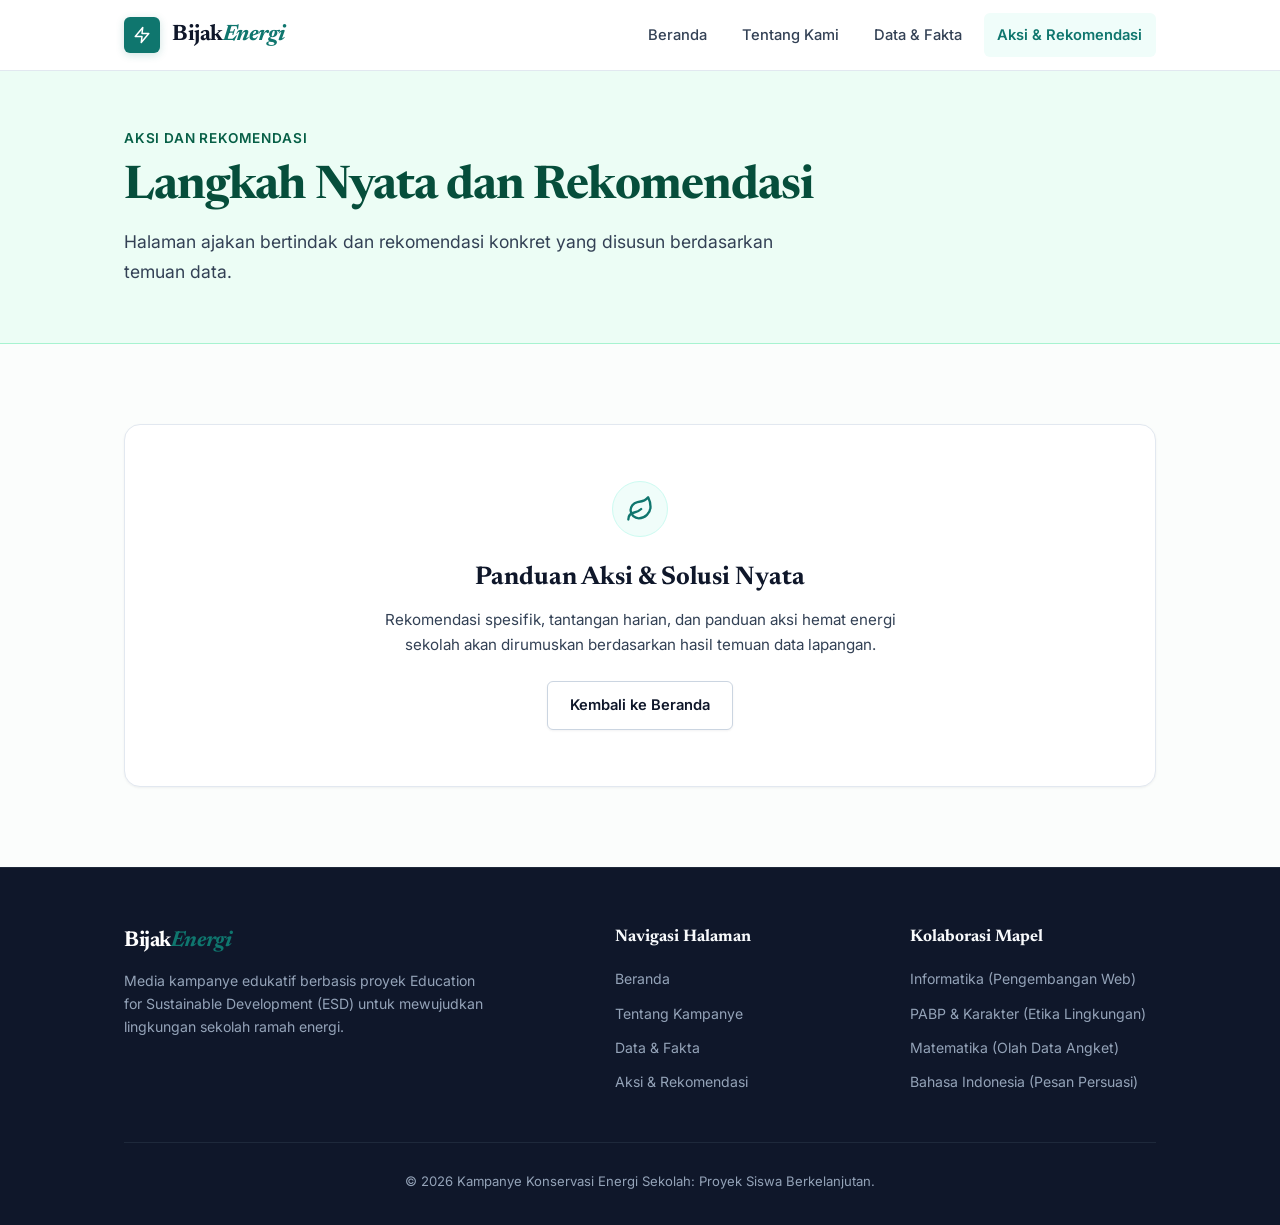
==== aksi.html @ 62758336 "first commit" ====
<!DOCTYPE html>
<html lang="id">
<head>
  <meta charset="UTF-8">
  <meta name="viewport" content="width=device-width, initial-scale=1.0">
  <title>Aksi dan Rekomendasi: Bijak Energi</title>
  
  <!-- Google Fonts: Newsreader & Inter -->
  <link rel="preconnect" href="https://fonts.googleapis.com">
  <link rel="preconnect" href="https://fonts.gstatic.com" crossorigin>
  <link href="https://fonts.googleapis.com/css2?family=Inter:wght@400;500;600;700&family=Newsreader:ital,opsz,wght@0,6..72,500;0,6..72,700;1,6..72,400;1,6..72,600&display=swap" rel="stylesheet">
  
  <!-- Main Stylesheet -->
  <link rel="stylesheet" href="css/styles.css">
</head>
<body>

  <!-- Skip Link for Keyboard Accessibility (R-32) -->
  <a href="#main-content" class="skip-link">Lewati ke konten utama</a>

  <!-- ================= HEADER & NAVIGATION ================= -->
  <header class="site-header">
    <div class="container nav-container">
      <a href="index.html" class="brand-logo">
        <div class="brand-symbol">
          <svg viewBox="0 0 24 24" fill="none" stroke="currentColor" stroke-width="2" stroke-linecap="round" stroke-linejoin="round">
            <path d="M13 2L3 14h9l-1 8 10-12h-9l1-8z"></path>
          </svg>
        </div>
        <div class="brand-title">Bijak<span>Energi</span></div>
      </a>

      <button class="nav-toggle" id="navToggle" aria-label="Buka Menu Navigasi" aria-expanded="false">
        <span></span>
        <span></span>
        <span></span>
      </button>

      <nav aria-label="Navigasi Utama">
        <ul class="nav-menu" id="navMenu">
          <li><a href="index.html" class="nav-link">Beranda</a></li>
          <li><a href="tentang.html" class="nav-link">Tentang Kami</a></li>
          <li><a href="data.html" class="nav-link">Data & Fakta</a></li>
          <li><a href="aksi.html" class="nav-link active">Aksi & Rekomendasi</a></li>
        </ul>
      </nav>
    </div>
  </header>

  <!-- ================= MAIN CONTENT ================= -->
  <main id="main-content">
    <section class="section" style="padding: 3.5rem 0; background-color: #ecfdf5; border-bottom: 1px solid #a7f3d0;">
      <div class="container">
        <div class="hero-kicker" style="color: #065f46;">Aksi dan Rekomendasi</div>
        <h1 class="hero-title" style="color: #064e3b; margin-bottom: 0.75rem;">
          Langkah Nyata dan Rekomendasi
        </h1>
        <p style="color: var(--text-muted); font-size: 1.1rem; max-width: 680px; line-height: 1.7;">
          Halaman ajakan bertindak dan rekomendasi konkret yang disusun berdasarkan temuan data.
        </p>
      </div>
    </section>

    <section class="section">
      <div class="container">
        <div class="placeholder-card">
          <div class="placeholder-icon-wrap">
            <svg viewBox="0 0 24 24" fill="none" stroke="currentColor" stroke-width="2" stroke-linecap="round" stroke-linejoin="round">
              <path d="M11 20A7 7 0 0 1 9.8 6.1C15.5 5 17 4.48 19 2c1 2 2 4.18 2 8 0 5.5-4.78 10-10 10Z"></path>
              <path d="M2 21c0-3 1.85-5.36 5.08-6C9.5 14.52 12 13 13 12"></path>
            </svg>
          </div>
          <h2 style="font-family: var(--font-heading); font-size: 1.6rem; margin-bottom: 0.5rem; color: #0f172a;">Panduan Aksi & Solusi Nyata</h2>
          <p style="color: var(--text-muted); max-width: 540px; margin: 0 auto 1.5rem; font-size: 0.95rem; line-height: 1.65;">
            Rekomendasi spesifik, tantangan harian, dan panduan aksi hemat energi sekolah akan dirumuskan berdasarkan hasil temuan data lapangan.
          </p>
          <a href="index.html" class="btn btn-secondary">Kembali ke Beranda</a>
        </div>
      </div>
    </section>
  </main>

  <!-- ================= FOOTER ================= -->
  <footer class="site-footer">
    <div class="container">
      <div class="footer-grid">
        <div class="footer-brand">
          <div class="brand-title">Bijak<span>Energi</span></div>
          <p>
            Media kampanye edukatif berbasis proyek Education for Sustainable Development (ESD) untuk mewujudkan lingkungan sekolah ramah energi.
          </p>
        </div>

        <div class="footer-links">
          <h4>Navigasi Halaman</h4>
          <ul>
            <li><a href="index.html">Beranda</a></li>
            <li><a href="tentang.html">Tentang Kampanye</a></li>
            <li><a href="data.html">Data & Fakta</a></li>
            <li><a href="aksi.html">Aksi & Rekomendasi</a></li>
          </ul>
        </div>

        <div class="footer-links">
          <h4>Kolaborasi Mapel</h4>
          <ul>
            <li><a href="tentang.html#mapel">Informatika (Pengembangan Web)</a></li>
            <li><a href="tentang.html#mapel">PABP & Karakter (Etika Lingkungan)</a></li>
            <li><a href="tentang.html#mapel">Matematika (Olah Data Angket)</a></li>
            <li><a href="tentang.html#mapel">Bahasa Indonesia (Pesan Persuasi)</a></li>
          </ul>
        </div>
      </div>

      <div class="footer-bottom">
        <p>&copy; 2026 Kampanye Konservasi Energi Sekolah: Proyek Siswa Berkelanjutan.</p>
      </div>
    </div>
  </footer>

  <!-- Script -->
  <script src="js/main.js"></script>
</body>
</html>
---- css/styles.css ----
/* ==========================================================
   CSS Stylesheet - Kampanye Konservasi & Hemat Energi
   ESD (Education for Sustainable Development)
   Refined for Ultra-Smooth Interactions, Warm Aesthetic, & Polished Transitions
   ========================================================== */

:root {
  --primary-color: #0d9488;      /* Deep Teal */
  --primary-dark: #0f766e;
  --primary-light: #f0fdfa;
  --primary-border: #ccfbf1;
  --accent-color: #b45309;       /* Deep Solar Ochre */
  --text-main: #0f172a;          /* Slate 900 */
  --text-muted: #334155;         /* Slate 700 - WCAG AAA / AA compliant */
  --text-light: #64748b;         /* Slate 500 */
  --bg-main: #fbfdfc;            /* Clean warm paper white */
  --bg-card: #ffffff;
  --bg-subtle: #f8fafc;
  --border-color: #e2e8f0;
  --border-strong: #cbd5e1;
  --font-heading: 'Newsreader', Georgia, serif;
  --font-body: 'Inter', -apple-system, BlinkMacSystemFont, 'Segoe UI', Roboto, sans-serif;
  --radius-sm: 6px;
  --radius-md: 10px;
  --radius-lg: 16px;
  --shadow-sm: 0 1px 3px rgba(15, 23, 42, 0.04), 0 1px 2px rgba(15, 23, 42, 0.02);
  --shadow-md: 0 4px 16px -2px rgba(15, 23, 42, 0.06), 0 2px 6px -1px rgba(15, 23, 42, 0.03);
  --shadow-hover: 0 10px 25px -4px rgba(15, 23, 42, 0.08), 0 4px 10px -2px rgba(15, 23, 42, 0.04);
  --ease-smooth: cubic-bezier(0.16, 1, 0.3, 1);
  --transition-fast: all 0.2s var(--ease-smooth);
  --transition-normal: all 0.35s var(--ease-smooth);
}

* {
  margin: 0;
  padding: 0;
  box-sizing: border-box;
}

html {
  scroll-behavior: smooth;
}

body {
  font-family: var(--font-body);
  color: var(--text-main);
  background-color: var(--bg-main);
  line-height: 1.65;
  display: flex;
  flex-direction: column;
  min-height: 100vh;
  -webkit-font-smoothing: antialiased;
}

/* ================= ACCESSIBILITY (R-32) ================= */
:focus-visible {
  outline: 2.5px solid #0f766e;
  outline-offset: 3px;
  border-radius: var(--radius-sm);
}

.skip-link {
  position: absolute;
  top: -50px;
  left: 1rem;
  background: var(--primary-dark);
  color: #ffffff;
  padding: 8px 16px;
  z-index: 9999;
  text-decoration: none;
  font-weight: 600;
  font-size: 0.9rem;
  border-radius: var(--radius-sm);
  transition: top 0.25s var(--ease-smooth);
}

.skip-link:focus {
  top: 1rem;
}

.container {
  width: 100%;
  max-width: 1080px;
  margin: 0 auto;
  padding: 0 1.5rem;
}

/* ================= SVG ICON HELPER ================= */
.icon-svg {
  display: inline-block;
  width: 1.2em;
  height: 1.2em;
  vertical-align: -0.2em;
  fill: none;
  stroke: currentColor;
  stroke-width: 2;
  stroke-linecap: round;
  stroke-linejoin: round;
}

/* ================= HEADER & NAVIGATION ================= */
.site-header {
  background-color: rgba(255, 255, 255, 0.95);
  backdrop-filter: blur(10px);
  position: sticky;
  top: 0;
  z-index: 1000;
  border-bottom: 1px solid var(--border-color);
  transition: var(--transition-normal);
}

.nav-container {
  display: flex;
  align-items: center;
  justify-content: space-between;
  height: 70px;
}

.brand-logo {
  display: flex;
  align-items: center;
  gap: 0.75rem;
  text-decoration: none;
  color: var(--text-main);
  transition: transform 0.25s var(--ease-smooth);
}

.brand-logo:hover {
  transform: scale(1.02);
}

.brand-symbol {
  width: 36px;
  height: 36px;
  background-color: var(--primary-dark);
  color: #ffffff;
  border-radius: var(--radius-sm);
  display: flex;
  align-items: center;
  justify-content: center;
  box-shadow: 0 2px 8px rgba(15, 118, 110, 0.2);
  transition: var(--transition-fast);
}

.brand-symbol svg {
  width: 18px;
  height: 18px;
}

.brand-title {
  font-family: var(--font-heading);
  font-size: 1.4rem;
  font-weight: 700;
  letter-spacing: -0.02em;
  color: var(--text-main);
}

.brand-title span {
  color: var(--primary-dark);
  font-style: italic;
}

.nav-menu {
  display: flex;
  list-style: none;
  align-items: center;
  gap: 0.5rem;
}

.nav-link {
  text-decoration: none;
  color: var(--text-muted);
  font-weight: 500;
  font-size: 0.92rem;
  padding: 0.45rem 0.85rem;
  border-radius: var(--radius-sm);
  transition: var(--transition-fast);
  display: inline-flex;
  align-items: center;
  min-height: 44px;
}

.nav-link:hover {
  color: var(--primary-dark);
  background-color: var(--primary-light);
  transform: translateY(-1px);
}

.nav-link.active {
  color: var(--primary-dark);
  background-color: var(--primary-light);
  font-weight: 600;
}

.badge-phase {
  font-size: 0.68rem;
  padding: 0.15rem 0.4rem;
  border-radius: 3px;
  background-color: #f1f5f9;
  color: #475569;
  margin-left: 0.4rem;
  font-weight: 600;
  letter-spacing: 0.02em;
  border: 1px solid #e2e8f0;
}

.nav-toggle {
  display: none;
  background: none;
  border: 1px solid var(--border-color);
  border-radius: var(--radius-sm);
  cursor: pointer;
  padding: 0.5rem;
  min-width: 44px;
  min-height: 44px;
}

.nav-toggle span {
  display: block;
  width: 20px;
  height: 2px;
  background-color: var(--text-main);
  margin: 4px 0;
  border-radius: 1px;
  transition: var(--transition-fast);
}

/* ================= BUTTONS ================= */
.btn {
  display: inline-flex;
  align-items: center;
  justify-content: center;
  gap: 0.5rem;
  padding: 0.7rem 1.4rem;
  font-family: var(--font-body);
  font-size: 0.92rem;
  font-weight: 600;
  text-decoration: none;
  border-radius: var(--radius-sm);
  transition: var(--transition-fast);
  cursor: pointer;
  border: 1px solid transparent;
  min-height: 44px;
}

.btn:active {
  transform: scale(0.98);
}

.btn-primary {
  background-color: var(--primary-dark);
  color: #ffffff;
  box-shadow: 0 2px 6px rgba(15, 118, 110, 0.2);
}

.btn-primary:hover {
  background-color: #115e59;
  transform: translateY(-2px);
  box-shadow: 0 4px 12px rgba(15, 118, 110, 0.3);
}

.btn-secondary {
  background-color: #ffffff;
  color: var(--text-main);
  border-color: var(--border-strong);
  box-shadow: var(--shadow-sm);
}

.btn-secondary:hover {
  background-color: #f8fafc;
  border-color: var(--text-muted);
  transform: translateY(-2px);
  box-shadow: var(--shadow-md);
}

/* ================= HERO SECTION ================= */
.hero-section {
  padding: 4.5rem 0 4rem;
  background: linear-gradient(180deg, #f0fdfa 0%, #ffffff 100%);
  border-bottom: 1px solid var(--border-color);
}

.hero-grid {
  display: grid;
  grid-template-columns: 1.2fr 1fr;
  gap: 3.5rem;
  align-items: start;
}

.hero-kicker {
  font-size: 0.85rem;
  font-weight: 600;
  text-transform: uppercase;
  letter-spacing: 0.06em;
  color: var(--primary-dark);
  margin-bottom: 0.75rem;
}

.hero-title {
  font-family: var(--font-heading);
  font-size: 2.9rem;
  line-height: 1.15;
  font-weight: 700;
  color: var(--text-main);
  margin-bottom: 1.25rem;
  letter-spacing: -0.02em;
}

.hero-title em {
  font-style: italic;
  font-weight: 400;
  color: var(--primary-dark);
}

.hero-tagline {
  font-size: 1.1rem;
  color: var(--text-muted);
  margin-bottom: 2rem;
  line-height: 1.7;
}

.hero-cta-group {
  display: flex;
  gap: 0.85rem;
  flex-wrap: wrap;
}

/* ================= INTERACTIVE SIMULATOR CARD ================= */
.hero-interactive-card {
  background: #ffffff;
  padding: 1.85rem;
  border-radius: var(--radius-lg);
  border: 1px solid var(--border-color);
  box-shadow: var(--shadow-md);
  transition: var(--transition-normal);
}

.hero-interactive-card:hover {
  box-shadow: var(--shadow-hover);
  border-color: #cbd5e1;
}

.card-header-sim {
  border-bottom: 1px solid var(--border-color);
  padding-bottom: 1rem;
  margin-bottom: 1.25rem;
}

.card-header-sim h3 {
  font-family: var(--font-heading);
  font-size: 1.35rem;
  color: var(--text-main);
  font-weight: 700;
  display: flex;
  align-items: center;
  gap: 0.5rem;
}

.card-header-sim p {
  font-size: 0.86rem;
  color: var(--text-muted);
  margin-top: 0.25rem;
}

.calc-checklist {
  display: flex;
  flex-direction: column;
  gap: 0.75rem;
}

.calc-item {
  display: flex;
  align-items: center;
  justify-content: space-between;
  padding: 0.75rem 0.95rem;
  background-color: var(--bg-subtle);
  border: 1px solid var(--border-color);
  border-radius: var(--radius-sm);
  font-size: 0.88rem;
  color: var(--text-main);
  cursor: pointer;
  transition: var(--transition-fast);
}

.calc-item:hover {
  background-color: #ffffff;
  border-color: var(--primary-dark);
  transform: translateX(3px);
  box-shadow: var(--shadow-sm);
}

.calc-item input[type="checkbox"] {
  width: 18px;
  height: 18px;
  cursor: pointer;
  accent-color: var(--primary-dark);
  margin-left: 0.75rem;
  transition: transform 0.2s var(--ease-smooth);
}

.calc-item input[type="checkbox"]:active {
  transform: scale(0.9);
}

.calc-result-box {
  margin-top: 1.25rem;
  padding: 1.15rem;
  background: linear-gradient(135deg, #f0fdfa 0%, #e6fcf5 100%);
  border: 1px solid #99f6e4;
  border-radius: var(--radius-sm);
  text-align: center;
  transition: var(--transition-normal);
}

.calc-result-box .result-title {
  font-size: 0.75rem;
  color: var(--primary-dark);
  font-weight: 600;
  text-transform: uppercase;
  letter-spacing: 0.05em;
}

.calc-result-box .result-value {
  font-family: var(--font-heading);
  font-size: 1.65rem;
  font-weight: 700;
  color: #042f2e;
  margin: 0.15rem 0;
  transition: transform 0.25s var(--ease-smooth), color 0.25s var(--ease-smooth);
}

.calc-result-box.is-updating .result-value {
  transform: scale(1.06);
  color: var(--primary-dark);
}

.calc-result-box .result-desc {
  font-size: 0.82rem;
  color: #0f766e;
  line-height: 1.45;
}

/* ================= SECTION STYLES ================= */
.section {
  padding: 5rem 0;
}

.section-alt {
  background-color: #ffffff;
  border-bottom: 1px solid var(--border-color);
}

.section-header {
  max-width: 680px;
  margin: 0 auto 3.5rem;
  text-align: center;
}

.section-kicker {
  font-size: 0.82rem;
  font-weight: 600;
  text-transform: uppercase;
  letter-spacing: 0.06em;
  color: var(--primary-dark);
  margin-bottom: 0.5rem;
}

.section-title {
  font-family: var(--font-heading);
  font-size: 2.4rem;
  font-weight: 700;
  color: var(--text-main);
  margin-bottom: 0.75rem;
  letter-spacing: -0.02em;
}

.section-subtitle {
  font-size: 1.05rem;
  color: var(--text-muted);
}

/* ================= CARDS & GRIDS ================= */
.grid-3 {
  display: grid;
  grid-template-columns: repeat(3, 1fr);
  gap: 1.75rem;
}

.feature-card {
  background: var(--bg-card);
  padding: 2rem 1.75rem;
  border-radius: var(--radius-lg);
  border: 1px solid var(--border-color);
  box-shadow: var(--shadow-sm);
  display: flex;
  flex-direction: column;
  transition: var(--transition-normal);
}

.feature-card:hover {
  border-color: #99f6e4;
  transform: translateY(-4px);
  box-shadow: var(--shadow-hover);
}

.feature-icon-wrap {
  width: 44px;
  height: 44px;
  background-color: var(--primary-light);
  color: var(--primary-dark);
  border-radius: var(--radius-sm);
  display: flex;
  align-items: center;
  justify-content: center;
  margin-bottom: 1.25rem;
  border: 1px solid var(--primary-border);
  transition: var(--transition-fast);
}

.feature-card:hover .feature-icon-wrap {
  background-color: var(--primary-dark);
  color: #ffffff;
  transform: scale(1.05);
}

.feature-icon-wrap svg {
  width: 22px;
  height: 22px;
}

.feature-card h3 {
  font-family: var(--font-heading);
  font-size: 1.35rem;
  margin-bottom: 0.65rem;
  color: var(--text-main);
  font-weight: 700;
}

.feature-card p {
  color: var(--text-muted);
  font-size: 0.92rem;
  line-height: 1.65;
}

/* ================= ABOUT / PURPOSE SECTION ================= */
.about-grid {
  display: grid;
  grid-template-columns: 1.2fr 0.8fr;
  gap: 3.5rem;
  align-items: start;
}

.about-content h2 {
  font-family: var(--font-heading);
  font-size: 2.25rem;
  font-weight: 700;
  margin-bottom: 1.1rem;
  color: var(--text-main);
  letter-spacing: -0.01em;
}

.about-content p {
  color: var(--text-muted);
  margin-bottom: 1.1rem;
  font-size: 0.98rem;
  line-height: 1.7;
}

.about-list {
  list-style: none;
  margin: 1.5rem 0;
}

.about-list li {
  display: flex;
  align-items: flex-start;
  gap: 0.85rem;
  margin-bottom: 1rem;
  color: var(--text-main);
  font-size: 0.95rem;
  line-height: 1.6;
}

.check-mark {
  width: 20px;
  height: 20px;
  color: var(--primary-dark);
  flex-shrink: 0;
  margin-top: 0.15rem;
}

.team-badge-box {
  background: var(--bg-subtle);
  border: 1px solid var(--border-color);
  padding: 1.75rem;
  border-radius: var(--radius-lg);
  box-shadow: var(--shadow-sm);
}

.team-badge-box h4 {
  font-family: var(--font-heading);
  color: var(--text-main);
  margin-bottom: 0.6rem;
  font-size: 1.25rem;
  font-weight: 700;
}

.team-info-list {
  list-style: none;
  font-size: 0.9rem;
  color: var(--text-muted);
}

.team-info-list li {
  margin-bottom: 0.6rem;
}

.team-info-list strong {
  color: var(--text-main);
}

.mapel-card {
  padding: 0.7rem 0.9rem;
  background: #ffffff;
  border: 1px solid var(--border-color);
  border-radius: var(--radius-sm);
  font-size: 0.86rem;
  display: flex;
  align-items: center;
  gap: 0.75rem;
  transition: var(--transition-fast);
}

.mapel-card:hover {
  border-color: var(--primary-dark);
  transform: translateX(3px);
}

.mapel-card svg {
  width: 17px;
  height: 17px;
  color: var(--primary-dark);
  flex-shrink: 0;
}

/* ================= TEASER / ROADMAP SECTION ================= */
.teaser-box {
  background: #042f2e;
  color: #ffffff;
  border-radius: var(--radius-lg);
  padding: 3.5rem 2.5rem;
  text-align: center;
  box-shadow: var(--shadow-md);
}

.teaser-box h2 {
  font-family: var(--font-heading);
  font-size: 2.3rem;
  margin-bottom: 0.75rem;
  font-weight: 700;
}

.teaser-box p {
  font-size: 1.05rem;
  color: #ccfbf1;
  max-width: 600px;
  margin: 0 auto 2rem;
}

.phases-preview {
  display: grid;
  grid-template-columns: repeat(3, 1fr);
  gap: 1.25rem;
  text-align: left;
}

.phase-item {
  background: rgba(255, 255, 255, 0.05);
  border: 1px solid rgba(255, 255, 255, 0.15);
  padding: 1.4rem;
  border-radius: var(--radius-md);
  transition: var(--transition-normal);
}

.phase-item:hover {
  background: rgba(255, 255, 255, 0.09);
  transform: translateY(-2px);
}

.phase-item.current {
  background: #ffffff;
  color: var(--text-main);
  border-color: #ffffff;
  box-shadow: 0 8px 20px rgba(0, 0, 0, 0.15);
}

.phase-item.current .phase-num {
  background-color: var(--primary-dark);
  color: #ffffff;
}

.phase-item.current h4 {
  color: var(--text-main);
}

.phase-item.current p {
  color: var(--text-muted);
}

.phase-num {
  display: inline-block;
  font-size: 0.72rem;
  font-weight: 700;
  padding: 0.15rem 0.5rem;
  border-radius: 3px;
  background: rgba(255, 255, 255, 0.2);
  margin-bottom: 0.6rem;
  letter-spacing: 0.04em;
}

.phase-item h4 {
  font-family: var(--font-heading);
  font-size: 1.15rem;
  margin-bottom: 0.35rem;
  color: #ffffff;
  font-weight: 700;
}

.phase-item p {
  font-size: 0.85rem;
  color: #ccfbf1;
  line-height: 1.55;
}

/* ================= PLACEHOLDER SECTION ================= */
.placeholder-card {
  text-align: center;
  padding: 3.5rem 2rem;
  background: #ffffff;
  border-radius: var(--radius-lg);
  border: 1px solid var(--border-color);
  box-shadow: var(--shadow-sm);
  transition: var(--transition-normal);
}

.placeholder-card:hover {
  box-shadow: var(--shadow-md);
}

.placeholder-icon-wrap {
  width: 56px;
  height: 56px;
  background-color: var(--primary-light);
  color: var(--primary-dark);
  border-radius: 50%;
  display: flex;
  align-items: center;
  justify-content: center;
  margin: 0 auto 1.25rem;
  border: 1px solid var(--primary-border);
  transition: transform 0.3s var(--ease-smooth);
}

.placeholder-card:hover .placeholder-icon-wrap {
  transform: scale(1.08);
}

.placeholder-icon-wrap svg {
  width: 28px;
  height: 28px;
}

/* ================= FOOTER ================= */
.site-footer {
  background-color: #0f172a;
  color: #94a3b8;
  padding: 3.5rem 0 2rem;
  margin-top: auto;
  border-top: 1px solid #1e293b;
}

.footer-grid {
  display: grid;
  grid-template-columns: 1.8fr 1fr 1fr;
  gap: 3rem;
  margin-bottom: 2.5rem;
}

.footer-brand .brand-title {
  color: #ffffff;
  font-size: 1.35rem;
  margin-bottom: 0.6rem;
}

.footer-brand p {
  font-size: 0.88rem;
  line-height: 1.65;
  max-width: 360px;
}

.footer-links h4 {
  color: #f8fafc;
  font-family: var(--font-heading);
  font-size: 1.05rem;
  margin-bottom: 0.85rem;
  font-weight: 700;
}

.footer-links ul {
  list-style: none;
}

.footer-links li {
  margin-bottom: 0.4rem;
}

.footer-links a {
  color: #94a3b8;
  text-decoration: none;
  font-size: 0.88rem;
  transition: var(--transition-fast);
  display: inline-block;
  padding: 0.15rem 0;
}

.footer-links a:hover {
  color: #5eead4;
  transform: translateX(2px);
}

.footer-bottom {
  padding-top: 1.75rem;
  border-top: 1px solid #1e293b;
  text-align: center;
  font-size: 0.82rem;
}

/* ================= SCROLL REVEAL ANIMATIONS (SMOOTH & SUBTLE) ================= */
.reveal {
  opacity: 0;
  transform: translateY(18px);
  transition: opacity 0.6s var(--ease-smooth), transform 0.6s var(--ease-smooth);
  will-change: opacity, transform;
}

.reveal.is-visible {
  opacity: 1;
  transform: translateY(0);
}

/* ================= RESPONSIVE DESIGN (R-03) ================= */
@media (max-width: 900px) {
  .hero-grid,
  .about-grid,
  .footer-grid {
    grid-template-columns: 1fr;
    gap: 2.5rem;
  }

  .grid-3,
  .phases-preview {
    grid-template-columns: 1fr;
  }

  .hero-title {
    font-size: 2.35rem;
  }

  .section-title {
    font-size: 2rem;
  }
}

@media (max-width: 768px) {
  .nav-toggle {
    display: block;
  }

  .nav-menu {
    position: absolute;
    top: 70px;
    left: 0;
    right: 0;
    background: rgba(255, 255, 255, 0.98);
    backdrop-filter: blur(12px);
    flex-direction: column;
    align-items: flex-start;
    padding: 1.25rem;
    gap: 0.5rem;
    border-bottom: 1px solid var(--border-color);
    box-shadow: 0 10px 25px rgba(0, 0, 0, 0.08);
    display: none;
    transform: translateY(-8px);
    opacity: 0;
    transition: transform 0.25s var(--ease-smooth), opacity 0.25s var(--ease-smooth);
  }

  .nav-menu.is-active {
    display: flex;
    transform: translateY(0);
    opacity: 1;
  }

  .nav-link {
    width: 100%;
    padding: 0.75rem;
  }
}
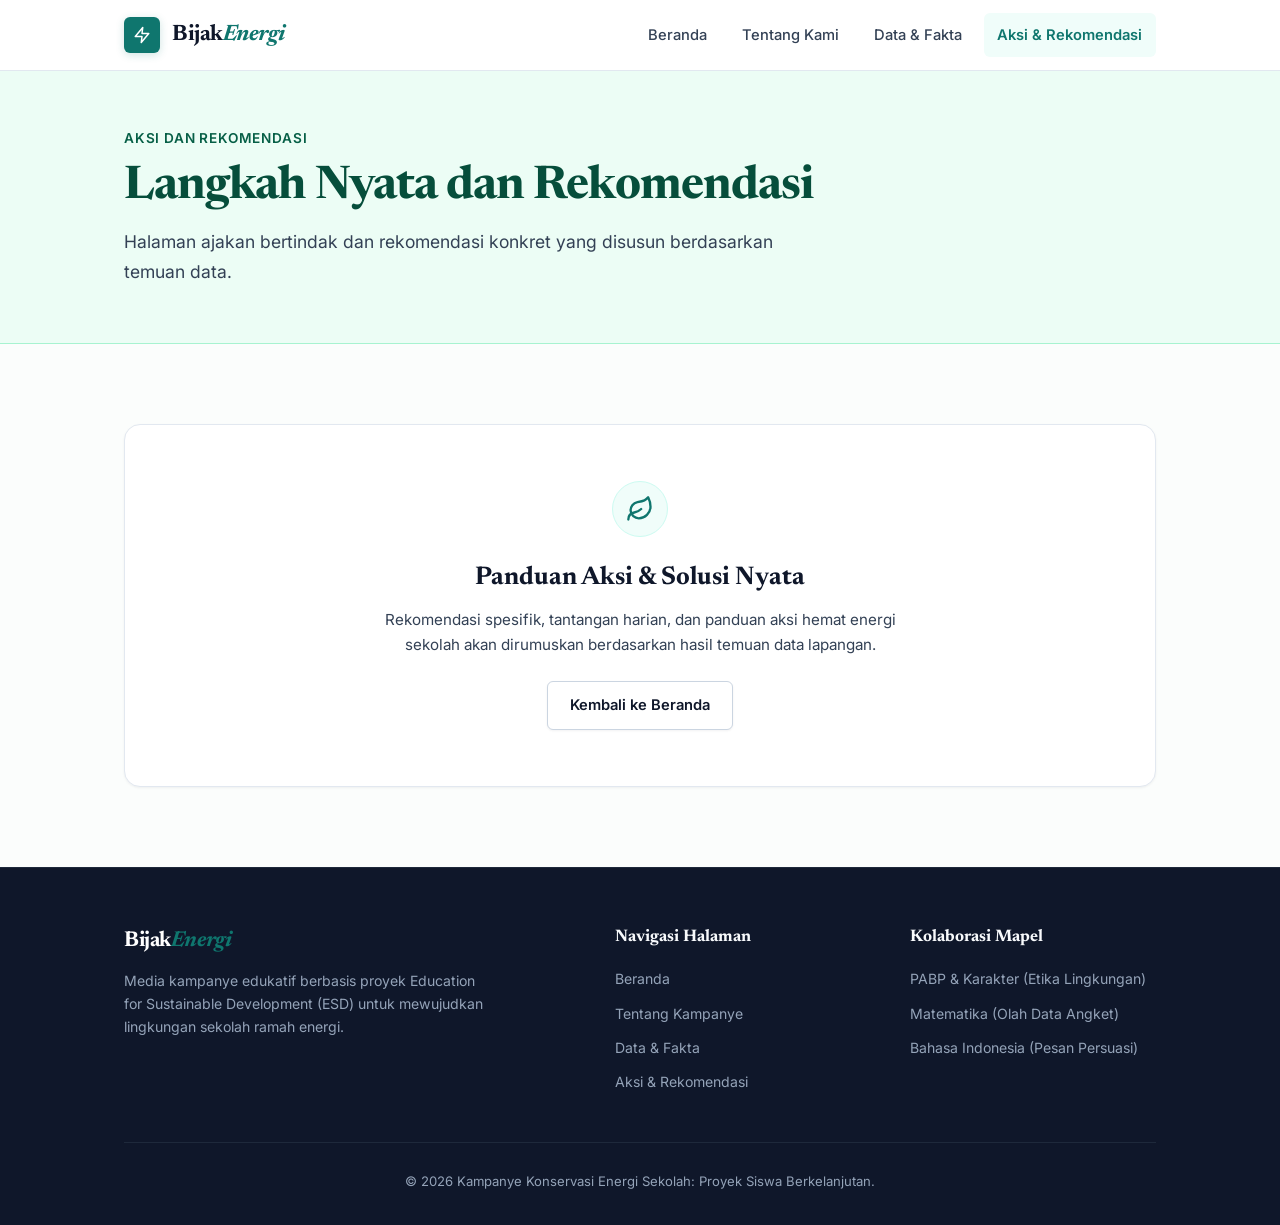
==== commit 286e3da8: "perubahan footer" ====
--- a/aksi.html
+++ b/aksi.html
@@ -104,7 +104,6 @@
         <div class="footer-links">
           <h4>Kolaborasi Mapel</h4>
           <ul>
-            <li><a href="tentang.html#mapel">Informatika (Pengembangan Web)</a></li>
             <li><a href="tentang.html#mapel">PABP & Karakter (Etika Lingkungan)</a></li>
             <li><a href="tentang.html#mapel">Matematika (Olah Data Angket)</a></li>
             <li><a href="tentang.html#mapel">Bahasa Indonesia (Pesan Persuasi)</a></li>
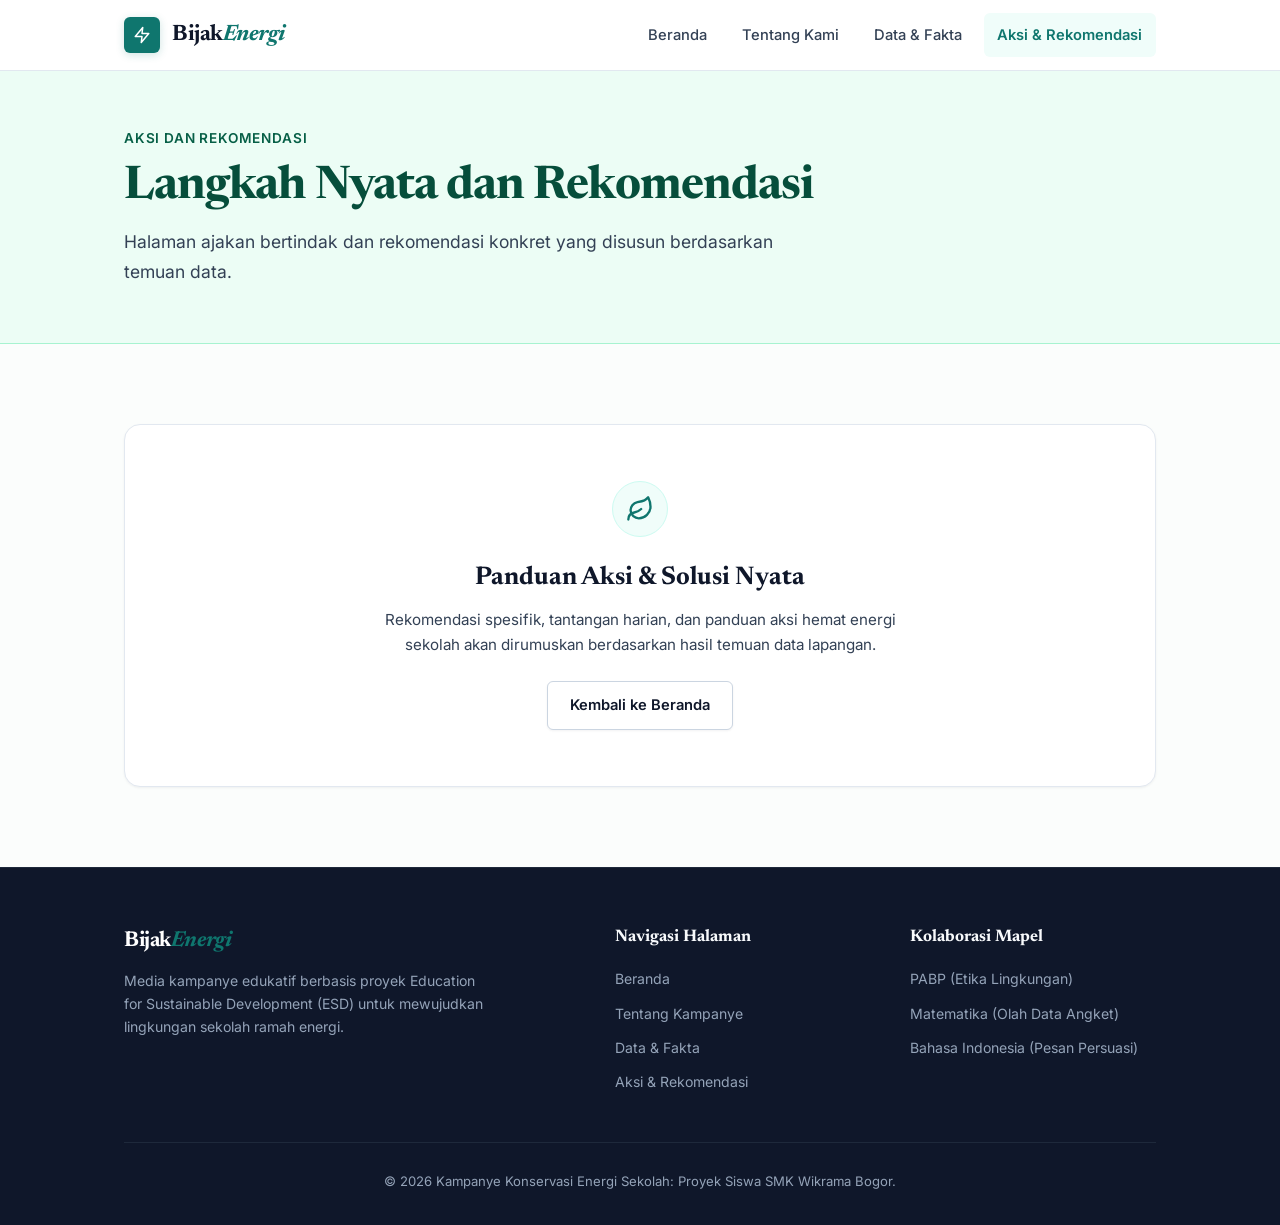
==== commit c6114ecb: "Perubahan menyeluruh di bagian footer dan beberapa di bagian header" ====
--- a/aksi.html
+++ b/aksi.html
@@ -104,7 +104,7 @@
         <div class="footer-links">
           <h4>Kolaborasi Mapel</h4>
           <ul>
-            <li><a href="tentang.html#mapel">PABP & Karakter (Etika Lingkungan)</a></li>
+            <li><a href="tentang.html#mapel">PABP (Etika Lingkungan)</a></li>
             <li><a href="tentang.html#mapel">Matematika (Olah Data Angket)</a></li>
             <li><a href="tentang.html#mapel">Bahasa Indonesia (Pesan Persuasi)</a></li>
           </ul>
@@ -112,7 +112,7 @@
       </div>
 
       <div class="footer-bottom">
-        <p>&copy; 2026 Kampanye Konservasi Energi Sekolah: Proyek Siswa Berkelanjutan.</p>
+        <p>&copy; 2026 Kampanye Konservasi Energi Sekolah: Proyek Siswa SMK Wikrama Bogor.</p>
       </div>
     </div>
   </footer>
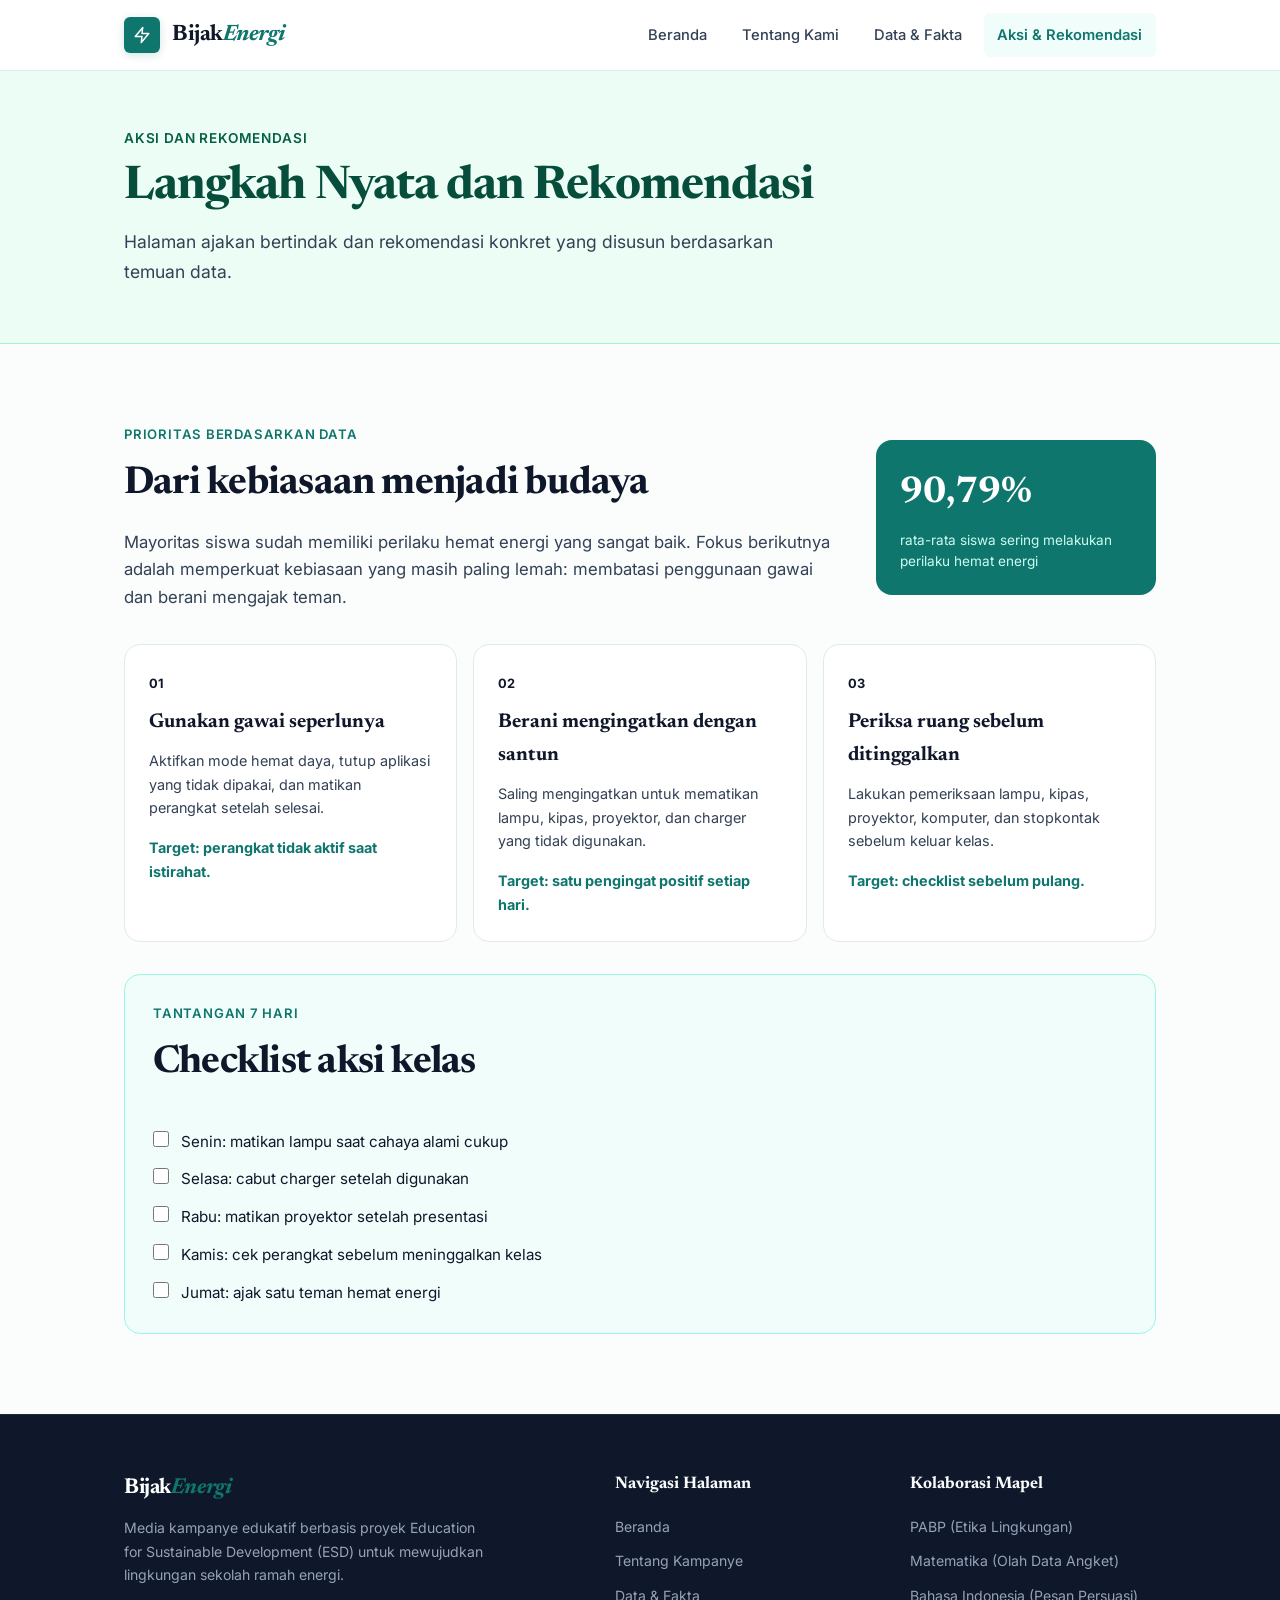
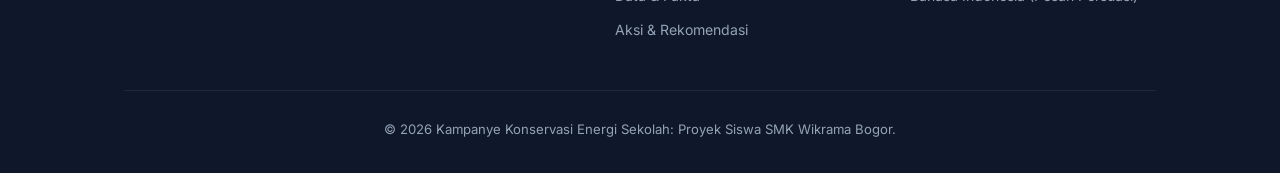
==== commit fae672e6: "Update phase 3" ====
--- a/aksi.html
+++ b/aksi.html
@@ -63,18 +63,26 @@
 
     <section class="section">
       <div class="container">
-        <div class="placeholder-card">
-          <div class="placeholder-icon-wrap">
-            <svg viewBox="0 0 24 24" fill="none" stroke="currentColor" stroke-width="2" stroke-linecap="round" stroke-linejoin="round">
-              <path d="M11 20A7 7 0 0 1 9.8 6.1C15.5 5 17 4.48 19 2c1 2 2 4.18 2 8 0 5.5-4.78 10-10 10Z"></path>
-              <path d="M2 21c0-3 1.85-5.36 5.08-6C9.5 14.52 12 13 13 12"></path>
-            </svg>
+        <div class="action-intro">
+          <div>
+            <div class="section-kicker">Prioritas berdasarkan data</div>
+            <h2 class="section-title">Dari kebiasaan menjadi budaya</h2>
+            <p class="section-subtitle">Mayoritas siswa sudah memiliki perilaku hemat energi yang sangat baik. Fokus berikutnya adalah memperkuat kebiasaan yang masih paling lemah: membatasi penggunaan gawai dan berani mengajak teman.</p>
           </div>
-          <h2 style="font-family: var(--font-heading); font-size: 1.6rem; margin-bottom: 0.5rem; color: #0f172a;">Panduan Aksi & Solusi Nyata</h2>
-          <p style="color: var(--text-muted); max-width: 540px; margin: 0 auto 1.5rem; font-size: 0.95rem; line-height: 1.65;">
-            Rekomendasi spesifik, tantangan harian, dan panduan aksi hemat energi sekolah akan dirumuskan berdasarkan hasil temuan data lapangan.
-          </p>
-          <a href="index.html" class="btn btn-secondary">Kembali ke Beranda</a>
+          <div class="action-highlight"><strong>90,79%</strong><span>rata-rata siswa sering melakukan perilaku hemat energi</span></div>
+        </div>
+        <div class="recommendation-grid">
+          <article class="recommendation-card"><span class="recommendation-number">01</span><h3>Gunakan gawai seperlunya</h3><p>Aktifkan mode hemat daya, tutup aplikasi yang tidak dipakai, dan matikan perangkat setelah selesai.</p><strong>Target: perangkat tidak aktif saat istirahat.</strong></article>
+          <article class="recommendation-card"><span class="recommendation-number">02</span><h3>Berani mengingatkan dengan santun</h3><p>Saling mengingatkan untuk mematikan lampu, kipas, proyektor, dan charger yang tidak digunakan.</p><strong>Target: satu pengingat positif setiap hari.</strong></article>
+          <article class="recommendation-card"><span class="recommendation-number">03</span><h3>Periksa ruang sebelum ditinggalkan</h3><p>Lakukan pemeriksaan lampu, kipas, proyektor, komputer, dan stopkontak sebelum keluar kelas.</p><strong>Target: checklist sebelum pulang.</strong></article>
+        </div>
+        <div class="action-plan">
+          <div><div class="section-kicker">Tantangan 7 hari</div><h2 class="section-title">Checklist aksi kelas</h2></div>
+          <label><input type="checkbox"> Senin: matikan lampu saat cahaya alami cukup</label>
+          <label><input type="checkbox"> Selasa: cabut charger setelah digunakan</label>
+          <label><input type="checkbox"> Rabu: matikan proyektor setelah presentasi</label>
+          <label><input type="checkbox"> Kamis: cek perangkat sebelum meninggalkan kelas</label>
+          <label><input type="checkbox"> Jumat: ajak satu teman hemat energi</label>
         </div>
       </div>
     </section>
--- a/css/styles.css
+++ b/css/styles.css
@@ -732,6 +732,55 @@
   line-height: 1.55;
 }
 
+.data-summary-grid, .chart-grid {
+  display: grid;
+  grid-template-columns: repeat(3, 1fr);
+  gap: 1rem;
+  margin-bottom: 1.5rem;
+}
+
+.data-stat, .chart-card {
+  background: #ffffff;
+  border: 1px solid var(--border-color);
+  border-radius: var(--radius-lg);
+  padding: 1.5rem;
+  box-shadow: var(--shadow-sm);
+}
+
+.data-stat span { display: block; color: var(--text-muted); font-size: 0.85rem; margin-bottom: 0.4rem; }
+.data-stat strong { font-family: var(--font-heading); font-size: 1.8rem; color: var(--primary-dark); }
+.chart-grid { grid-template-columns: repeat(2, 1fr); }
+.chart-card h2 { font-family: var(--font-heading); font-size: 1.25rem; margin-bottom: 1rem; color: var(--text-main); }
+.chart-wrap { height: 320px; position: relative; }
+.insight-card { margin-top: 1.5rem; }
+.insight-card p { color: var(--text-muted); line-height: 1.7; }
+
+.action-intro {
+  display: grid;
+  grid-template-columns: 1fr 280px;
+  gap: 2rem;
+  align-items: center;
+  margin-bottom: 2rem;
+}
+.action-highlight {
+  background: var(--primary-dark);
+  color: #ffffff;
+  padding: 1.5rem;
+  border-radius: var(--radius-lg);
+}
+.action-highlight strong { display: block; font-family: var(--font-heading); font-size: 2.3rem; }
+.action-highlight span { display: block; margin-top: .35rem; font-size: .85rem; line-height: 1.5; color: #ccfbf1; }
+.recommendation-grid { display: grid; grid-template-columns: repeat(3, 1fr); gap: 1rem; }
+.recommendation-card { padding: 1.5rem; border: 1px solid var(--border-color); border-radius: var(--radius-lg); background: #fff; }
+.recommendation-number { color: var(--primary); font-weight: 700; font-size: .8rem; }
+.recommendation-card h3 { font-family: var(--font-heading); margin: .65rem 0; font-size: 1.25rem; }
+.recommendation-card p, .recommendation-card strong { color: var(--text-muted); line-height: 1.65; font-size: .9rem; }
+.recommendation-card strong { display: block; margin-top: 1rem; color: var(--primary-dark); }
+.action-plan { margin-top: 2rem; padding: 1.75rem; background: #f0fdfa; border: 1px solid #99f6e4; border-radius: var(--radius-lg); display: grid; gap: .8rem; }
+.action-plan > div { margin-bottom: .5rem; }
+.action-plan label { color: var(--text-main); font-size: .95rem; }
+.action-plan input { width: 1rem; height: 1rem; margin-right: .5rem; accent-color: var(--primary); }
+
 /* ================= PLACEHOLDER SECTION ================= */
 .placeholder-card {
   text-align: center;
@@ -850,6 +899,7 @@
 
 /* ================= RESPONSIVE DESIGN (R-03) ================= */
 @media (max-width: 900px) {
+  .action-intro { grid-template-columns: 1fr; }
   .hero-grid,
   .about-grid,
   .footer-grid {
@@ -858,7 +908,10 @@
   }
 
   .grid-3,
-  .phases-preview {
+  .phases-preview,
+  .data-summary-grid,
+  .chart-grid,
+  .recommendation-grid {
     grid-template-columns: 1fr;
   }
 
